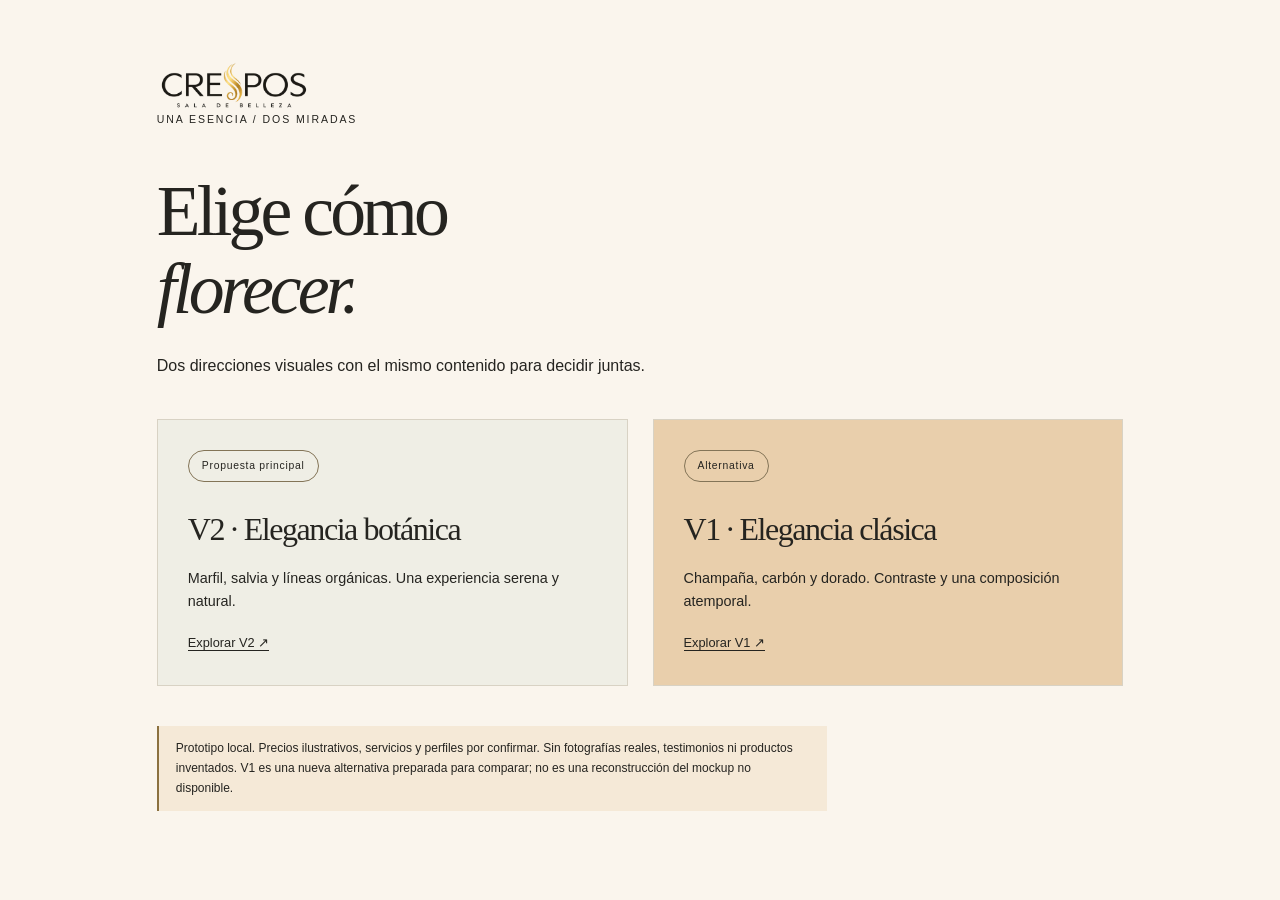
==== propuestas/index.html @ 2dc37cd7 "feat: preparar propuestas locales botánica y clásica sin publicación" ====
<!doctype html><html lang="es"><head><meta charset="utf-8"><meta name="viewport" content="width=device-width,initial-scale=1"><meta name="robots" content="noindex,nofollow"><title>Dos propuestas · Crespos</title><link rel="stylesheet" href="assets/site.css"></head><body class="comparison"><main><img class="logo" src="../docs/img/logotres-web.webp" width="480" height="160" alt="Crespos Sala de Belleza"><p class="eyebrow">UNA ESENCIA / DOS MIRADAS</p><h1>Elige cómo<br><em>florecer.</em></h1><p>Dos direcciones visuales con el mismo contenido para decidir juntas.</p><div class="choices"><a href="v2/index.html"><span class="tag">Propuesta principal</span><h2>V2 · Elegancia botánica</h2><p>Marfil, salvia y líneas orgánicas. Una experiencia serena y natural.</p><strong>Explorar V2 ↗</strong></a><a href="v1/index.html"><span class="tag">Alternativa</span><h2>V1 · Elegancia clásica</h2><p>Champaña, carbón y dorado. Contraste y una composición atemporal.</p><strong>Explorar V1 ↗</strong></a></div><p class="notice">Prototipo local. Precios ilustrativos, servicios y perfiles por confirmar. Sin fotografías reales, testimonios ni productos inventados. V1 es una nueva alternativa preparada para comparar; no es una reconstrucción del mockup no disponible.</p></main></body></html>
---- propuestas/assets/site.css ----
@charset "UTF-8";
:root{--ivory:#faf5ed;--champagne:#e9cfac;--gold:#c3a267;--sage:#9da88b;--ink:#252420;--muted:#605e54;--line:#d8d2c4;--serif:Georgia,'Times New Roman',serif;--surface:#efeee5;--dark:#344135}
*{box-sizing:border-box}html{scroll-behavior:smooth;scroll-padding-top:110px}body{margin:0;background:var(--ivory);color:var(--ink);font:16px/1.6 Arial,sans-serif}a{color:inherit;text-decoration:none}button{font:inherit;color:inherit;cursor:pointer}button,a{touch-action:manipulation}a,button{transition:background .2s,box-shadow .2s,transform .2s}a:hover,button:hover{filter:brightness(.96)}a:focus-visible,button:focus-visible{outline:3px solid currentColor;outline-offset:5px}p{margin:0 0 1rem}h1,h2,h3{font-family:var(--serif);font-weight:400;line-height:1.08;margin:0}h1,.secondary-title{font-size:clamp(3.2rem,5.6vw,6rem);letter-spacing:-.055em}h2{font-size:clamp(2.4rem,3.9vw,4.4rem);letter-spacing:-.045em}h3{font-size:1.55rem}em{font-weight:400}small,.small{font-size:.76rem;line-height:1.6;color:var(--muted)}.logo{display:block;width:154px;height:auto}.skip{position:fixed;left:1rem;top:-100px;background:var(--ink);color:white;padding:1rem;z-index:10}.skip:focus{top:1rem}.prototype{padding:9px 5%;background:var(--ink);color:var(--ivory);display:flex;align-items:center;gap:20px;font-size:.66rem;letter-spacing:.1em}.prototype a{margin-left:auto;text-decoration:underline;text-underline-offset:3px}.header{min-height:100px;display:flex;align-items:center;justify-content:space-between;gap:25px;padding:18px 5%;border-bottom:1px solid var(--line);background:var(--ivory);position:sticky;top:0;z-index:5}.header nav{display:flex;gap:27px;font-size:.8rem}.header nav a{padding:8px 0}.header nav a:hover{box-shadow:0 2px var(--gold)}.edition{font-size:.65rem;color:var(--muted)}.menu-toggle{background:transparent;border:1px solid var(--line);padding:8px 14px}.hero{display:grid;grid-template-columns:1.05fr 1fr;min-height:650px;border-bottom:1px solid var(--line)}.hero-copy{padding:65px 8% 32px 10%;display:flex;flex-direction:column;align-items:flex-start}.kicker,.eyebrow{font-size:.66rem;letter-spacing:.18em;text-transform:uppercase}.kicker{margin-bottom:55px}.slide .eyebrow{color:var(--muted)}.intro{max-width:400px;font-size:.9rem;line-height:1.85;margin:25px 0 30px;color:var(--muted)}.button{display:inline-flex;align-items:center;justify-content:center;gap:35px;background:var(--ink);color:var(--ivory);padding:15px 23px;font-size:.78rem;border:1px solid var(--ink);cursor:pointer}.button:hover{box-shadow:0 5px 20px #25242025;transform:translateY(-2px)}.slide .small{margin-top:17px;max-width:350px}.carousel-controls{align-items:center;gap:20px;margin-top:auto;padding-top:25px}.carousel-controls:not([hidden]){display:flex}.carousel-controls button{background:none;border:1px solid var(--line);border-radius:50%;width:42px;height:42px}.carousel-controls p{font-size:.65rem;margin:0;letter-spacing:.12em}.hero-art{background:var(--surface);position:relative;display:grid;place-items:center;overflow:hidden;min-height:580px}.botanical{position:absolute;inset:0;width:100%;height:100%;stroke:#66795d;stroke-width:1.1;opacity:.5}.botanical g{fill:#9da88b33}.art-ring{position:absolute;width:68%;height:80%;border:1px solid #a5ad96;border-radius:50% 50% 0 0;transform:rotate(12deg)}.art-caption{font-family:var(--serif);font-size:clamp(2.5rem,4vw,4.5rem);text-align:center;line-height:1.2;z-index:1}.art-caption small{display:block;font:10px/1.5 Arial,sans-serif;margin-top:22px;letter-spacing:.06em}.corner-logo{position:absolute;bottom:24px;right:26px;width:95px;opacity:.55}.manifesto{display:flex;align-items:center;justify-content:space-between;gap:30px;padding:45px 7%;border-bottom:1px solid var(--line)}.manifesto>span:first-child{font-size:3rem;color:#57694b}.manifesto p{font:1.8rem/1.35 var(--serif);margin:0}.manifesto-note{font-size:.7rem;color:var(--muted);text-align:right}.section{padding:90px 7%;scroll-margin-top:10px}.section-heading{display:flex;align-items:end;justify-content:space-between;gap:30px;margin-bottom:35px}.section-heading>p{font-size:.8rem;color:var(--muted);max-width:340px;margin:0}.eyebrow{margin-bottom:19px}.notice{font-size:.75rem;padding:12px 17px;background:#e9cfac55;border-left:2px solid #8b713f;line-height:1.7;margin:25px 0}.services{display:grid;grid-template-columns:1fr 1fr;column-gap:55px}.service{display:flex;gap:20px;align-items:start;padding:30px 0;border-bottom:1px solid var(--line)}.index{font-size:.65rem;padding-top:7px;color:var(--muted)}.service div{flex:1}.service div p{font-size:.75rem;color:var(--muted);margin:12px 0 0;max-width:245px}.price{font:1.2rem var(--serif);white-space:nowrap;margin:6px 0}.price small{display:block;font:10px/1.5 Arial,sans-serif;margin-top:8px}.team-section{background:var(--surface)}.team{display:grid;grid-template-columns:repeat(5,1fr);gap:20px}.portrait{aspect-ratio:3/4;background:#dedfd2;display:flex;flex-direction:column;justify-content:center;align-items:center;border-radius:90px 90px 0 0;margin-bottom:22px}.portrait span{font:3rem var(--serif);color:#64715d}.portrait small{margin-top:12px;font-size:.6rem}.person h3{font-size:1.2rem}.person p{font-size:.7rem;color:var(--muted);margin-top:10px}.gallery{display:grid;grid-template-columns:repeat(3,1fr);gap:24px}.gallery-item{margin:0}.gallery-art{aspect-ratio:4/3;display:grid;place-items:center;background:#e5e3d7;color:#77836b;font:5rem var(--serif)}.gallery-item:nth-child(even) .gallery-art{background:#eee0cb;color:#8d775b}.gallery-item figcaption{font-size:.72rem;margin-top:13px}.gallery-item small{display:block;font-size:.65rem}.shop{display:grid;grid-template-columns:1fr 1fr;gap:12%;background:var(--champagne)}.shop>div+div{align-self:center;font-size:.9rem}.tag{display:inline-block;font-size:.65rem;letter-spacing:.07em;border:1px solid #837457;padding:7px 13px;border-radius:30px}.contact{text-align:center;background:var(--dark);color:var(--ivory)}.contact>p:not(.eyebrow){max-width:520px;margin:25px auto;font-size:.85rem}.contact .small{color:var(--ivory);opacity:.8}.contact-actions{display:flex;justify-content:center;align-items:center;gap:35px;margin-top:30px}.contact .button{background:var(--champagne);color:var(--ink);border-color:var(--champagne)}.text-link{font-size:.8rem;border-bottom:1px solid;padding:6px 0;cursor:pointer}footer{padding:35px 7% 95px;display:flex;align-items:center;justify-content:space-between;gap:25px}footer p{font-family:var(--serif);margin:0;text-align:center}footer a:last-child{font-size:.75rem}.floating-whatsapp{position:fixed;bottom:22px;right:22px;display:flex;align-items:center;gap:10px;background:var(--ivory);color:var(--ink);border:1px solid #8a977a;border-radius:40px;padding:12px 19px;box-shadow:0 5px 25px #25242025;z-index:6;cursor:pointer}.floating-whatsapp svg{width:26px;height:26px}.floating-whatsapp span{font-size:.73rem;line-height:1.2}.floating-whatsapp small{display:block;font-size:.58rem;margin-top:3px}[aria-disabled=true]{cursor:help}[hidden]{display:none!important}.slide+.slide{margin-top:45px}.enhanced .slide+.slide{margin-top:0}
[data-theme=classic]{--surface:#eee0cb;--dark:#252420;--sage:#c3a267}[data-theme=classic] .hero-art{background:var(--ink);color:var(--champagne)}[data-theme=classic] .botanical{display:none}[data-theme=classic] .art-ring{border-radius:0;transform:none;border-color:var(--gold);width:80%;height:85%;outline:1px solid #c3a26766;outline-offset:10px}[data-theme=classic] .art-caption small{color:var(--champagne)}[data-theme=classic] .hero-art .corner-logo{background:var(--ivory);padding:4px;opacity:.8}[data-theme=classic] .portrait{border-radius:0;background:#dfc8a8}[data-theme=classic] .manifesto{background:var(--champagne)}[data-theme=classic] .gallery-art{background:#e9dfd0;color:#8a7149}
.comparison main{max-width:1120px;margin:auto;padding:60px 6%}.comparison h1{margin:45px 0 25px}.comparison>main>p{max-width:670px}.choices{display:grid;grid-template-columns:1fr 1fr;gap:25px;margin:40px 0}.choices>a{display:block;border:1px solid var(--line);padding:30px;background:var(--surface)}.choices>a+ a{background:var(--champagne)}.choices h2{font-size:2rem;margin:30px 0 20px}.choices p{font-size:.9rem}.choices strong{font-size:.8rem;font-weight:400;border-bottom:1px solid}
@media(min-width:1500px){body{max-width:1800px;margin:auto}}@media(max-width:1050px){.edition{display:none}.header nav{gap:18px}.services{column-gap:30px}.service{gap:12px}.team{grid-template-columns:repeat(3,1fr)}.hero-copy{padding-left:8%}.section{padding:65px 5%}}@media(max-width:700px){html{scroll-padding-top:85px}.prototype{flex-wrap:wrap;gap:4px 12px;padding:8px 5%;font-size:.57rem}.prototype span{width:100%;order:2}.prototype a{margin-left:auto}.header{min-height:78px;padding:12px 5%;flex-wrap:wrap;gap:10px}.logo{width:128px}.header nav{width:100%;flex-wrap:wrap;gap:10px 22px}.enhanced .header nav{padding:15px 0}.hero{grid-template-columns:1fr;min-height:0}.hero-copy{padding:45px 7% 30px}.kicker{margin-bottom:35px}.intro{font-size:.86rem}.hero-art{min-height:400px}.hero-art .corner-logo{width:80px}.art-ring{width:60%;height:83%}.art-caption{font-size:3rem}.manifesto{padding:30px 7%;gap:20px}.manifesto p{font-size:1.4rem}.manifesto-note{display:none}.section{padding:55px 7%}.section-heading{align-items:start;flex-direction:column;gap:22px}.services{grid-template-columns:1fr}.team{grid-template-columns:repeat(2,1fr);gap:25px 15px}.person h3{font-size:1.05rem}.gallery{grid-template-columns:repeat(2,1fr);gap:25px 15px}.gallery-item small{font-size:.59rem}.shop{grid-template-columns:1fr;gap:30px}.contact-actions{flex-direction:column;gap:20px}.contact h2{font-size:2.5rem}footer{align-items:start;flex-wrap:wrap;padding:30px 7% 105px}footer p{text-align:right;font-size:.85rem}footer .logo{width:110px}.floating-whatsapp{bottom:15px;right:15px;padding:10px 14px}.choices{grid-template-columns:1fr}.comparison main{padding-top:35px}.choices>a{padding:24px}.choices h2{font-size:1.8rem}}@media(prefers-reduced-motion:reduce){html{scroll-behavior:auto}a,button{transition:none}.button:hover{transform:none}}
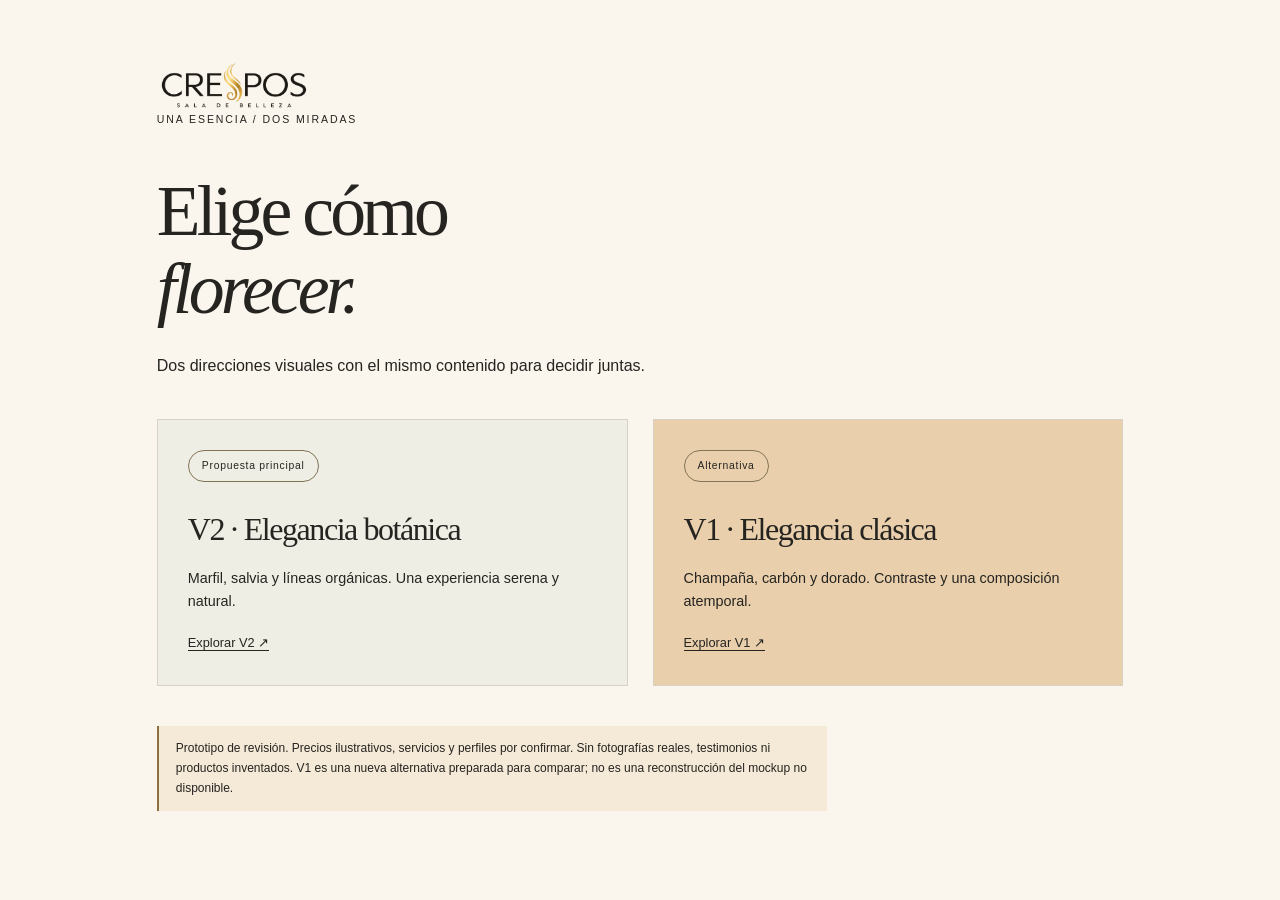
==== commit 1c9baa0a: "chore: preparar publicación V2 desde rama independiente" ====
--- a/propuestas/index.html
+++ b/propuestas/index.html
@@ -1 +1 @@
-<!doctype html><html lang="es"><head><meta charset="utf-8"><meta name="viewport" content="width=device-width,initial-scale=1"><meta name="robots" content="noindex,nofollow"><title>Dos propuestas · Crespos</title><link rel="stylesheet" href="assets/site.css"></head><body class="comparison"><main><img class="logo" src="../docs/img/logotres-web.webp" width="480" height="160" alt="Crespos Sala de Belleza"><p class="eyebrow">UNA ESENCIA / DOS MIRADAS</p><h1>Elige cómo<br><em>florecer.</em></h1><p>Dos direcciones visuales con el mismo contenido para decidir juntas.</p><div class="choices"><a href="v2/index.html"><span class="tag">Propuesta principal</span><h2>V2 · Elegancia botánica</h2><p>Marfil, salvia y líneas orgánicas. Una experiencia serena y natural.</p><strong>Explorar V2 ↗</strong></a><a href="v1/index.html"><span class="tag">Alternativa</span><h2>V1 · Elegancia clásica</h2><p>Champaña, carbón y dorado. Contraste y una composición atemporal.</p><strong>Explorar V1 ↗</strong></a></div><p class="notice">Prototipo local. Precios ilustrativos, servicios y perfiles por confirmar. Sin fotografías reales, testimonios ni productos inventados. V1 es una nueva alternativa preparada para comparar; no es una reconstrucción del mockup no disponible.</p></main></body></html>+<!doctype html><html lang="es"><head><meta charset="utf-8"><meta name="viewport" content="width=device-width,initial-scale=1"><meta name="robots" content="noindex,nofollow"><title>Dos propuestas · Crespos</title><link rel="stylesheet" href="assets/site.css"></head><body class="comparison"><main><img class="logo" src="../docs/img/logotres-web.webp" width="480" height="160" alt="Crespos Sala de Belleza"><p class="eyebrow">UNA ESENCIA / DOS MIRADAS</p><h1>Elige cómo<br><em>florecer.</em></h1><p>Dos direcciones visuales con el mismo contenido para decidir juntas.</p><div class="choices"><a href="v2/index.html"><span class="tag">Propuesta principal</span><h2>V2 · Elegancia botánica</h2><p>Marfil, salvia y líneas orgánicas. Una experiencia serena y natural.</p><strong>Explorar V2 ↗</strong></a><a href="v1/index.html"><span class="tag">Alternativa</span><h2>V1 · Elegancia clásica</h2><p>Champaña, carbón y dorado. Contraste y una composición atemporal.</p><strong>Explorar V1 ↗</strong></a></div><p class="notice">Prototipo de revisión. Precios ilustrativos, servicios y perfiles por confirmar. Sin fotografías reales, testimonios ni productos inventados. V1 es una nueva alternativa preparada para comparar; no es una reconstrucción del mockup no disponible.</p></main></body></html>
